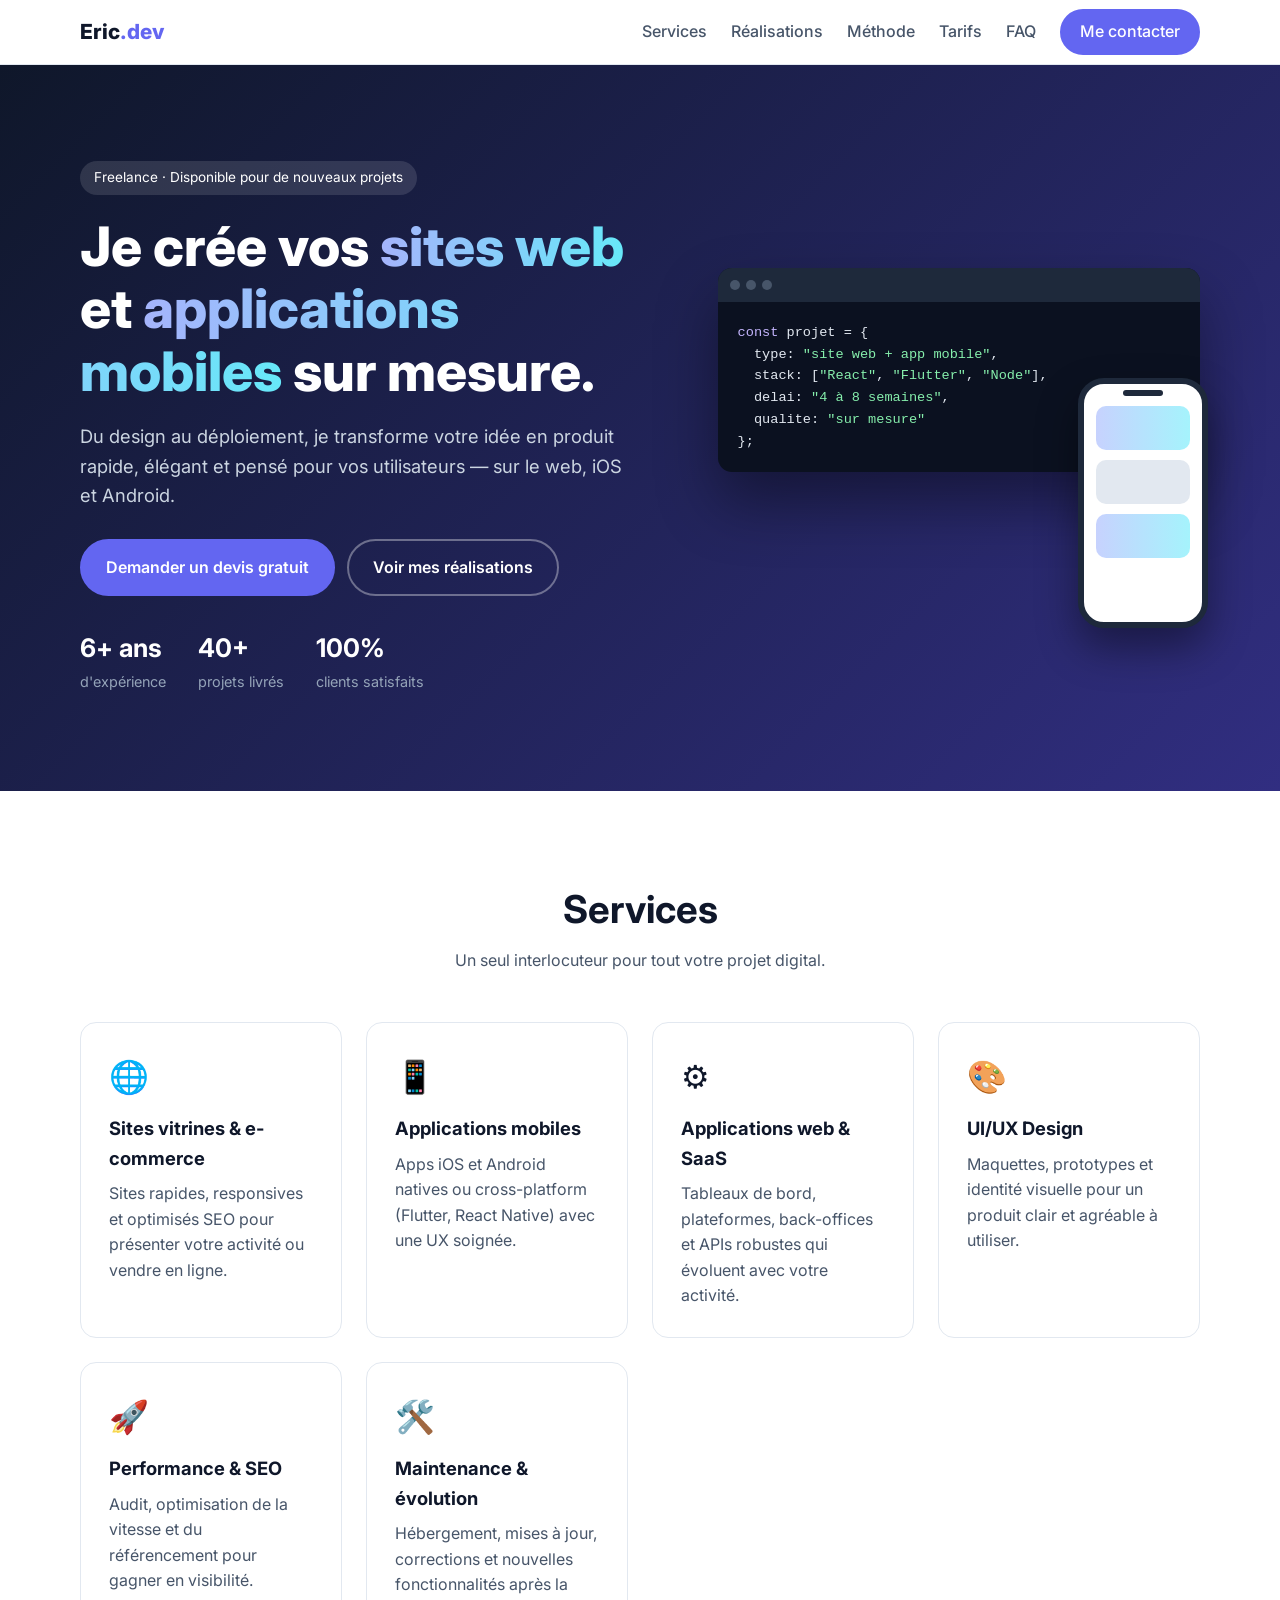
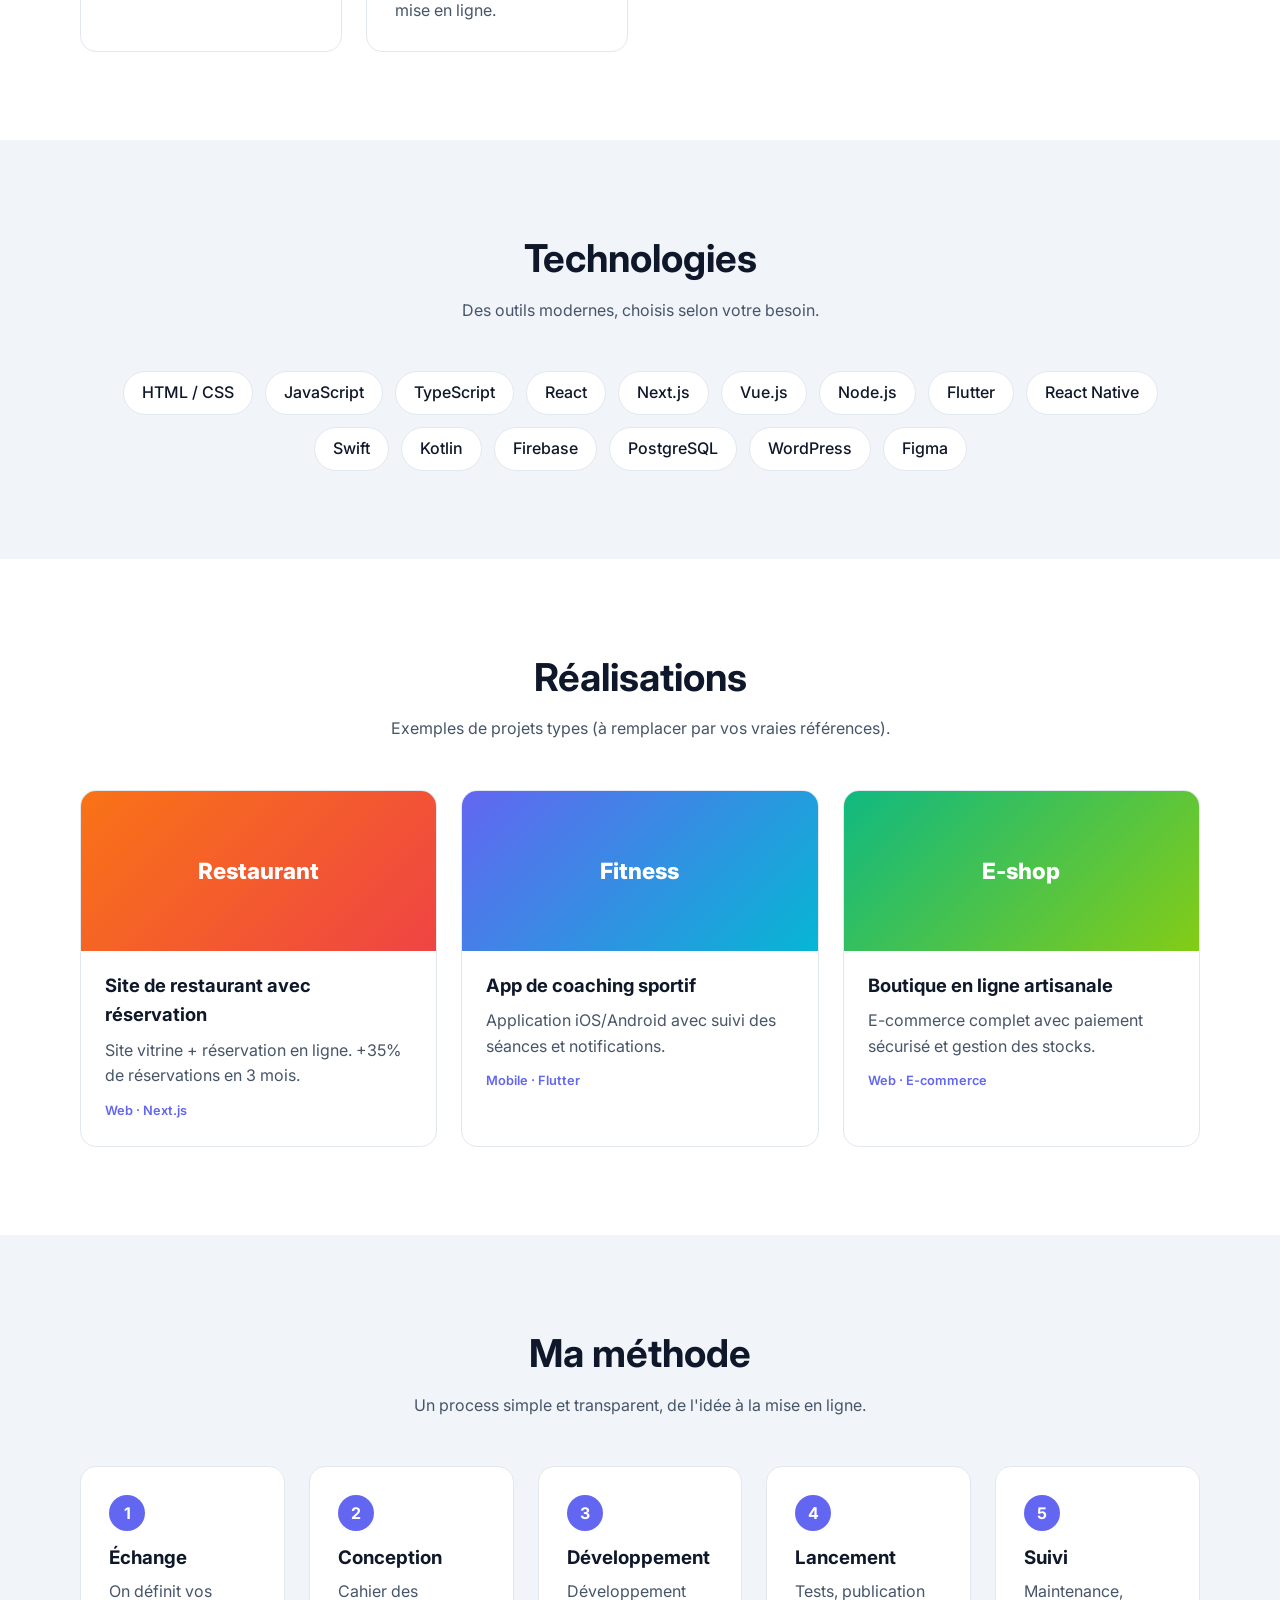
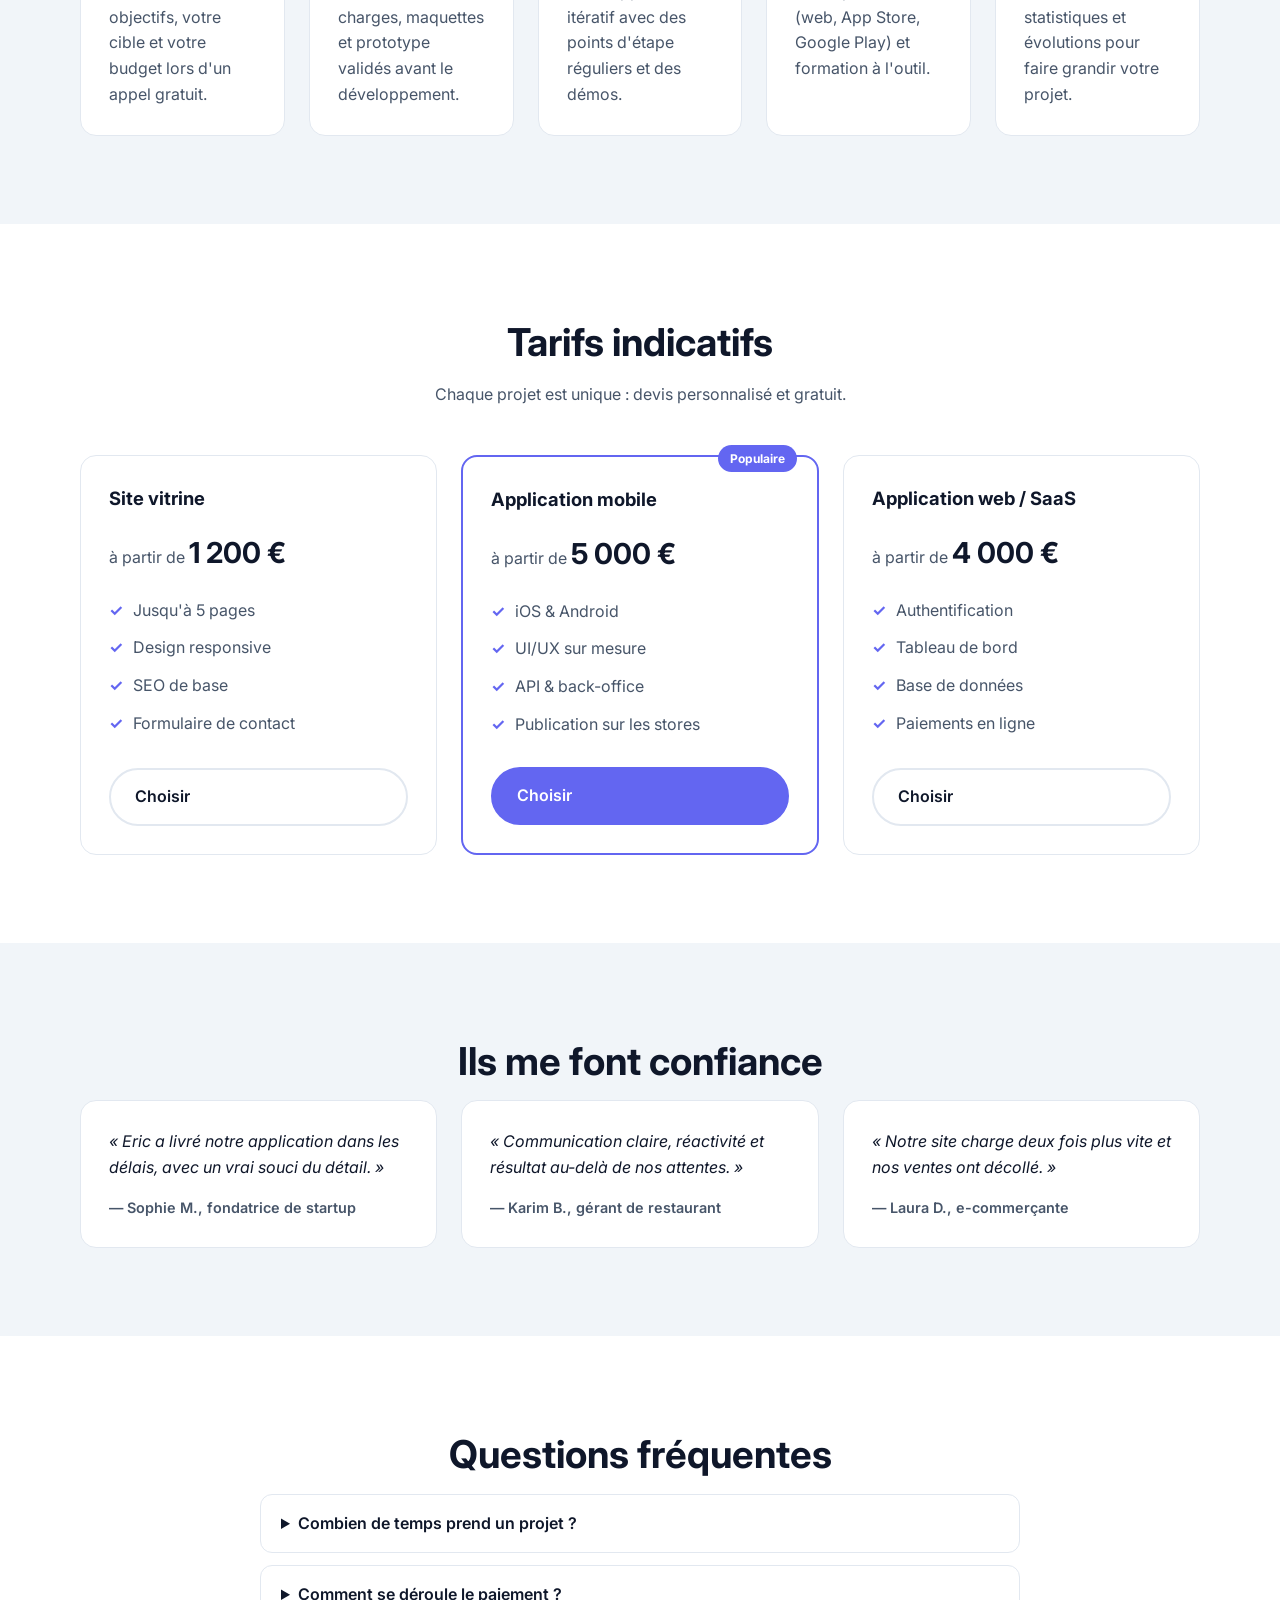
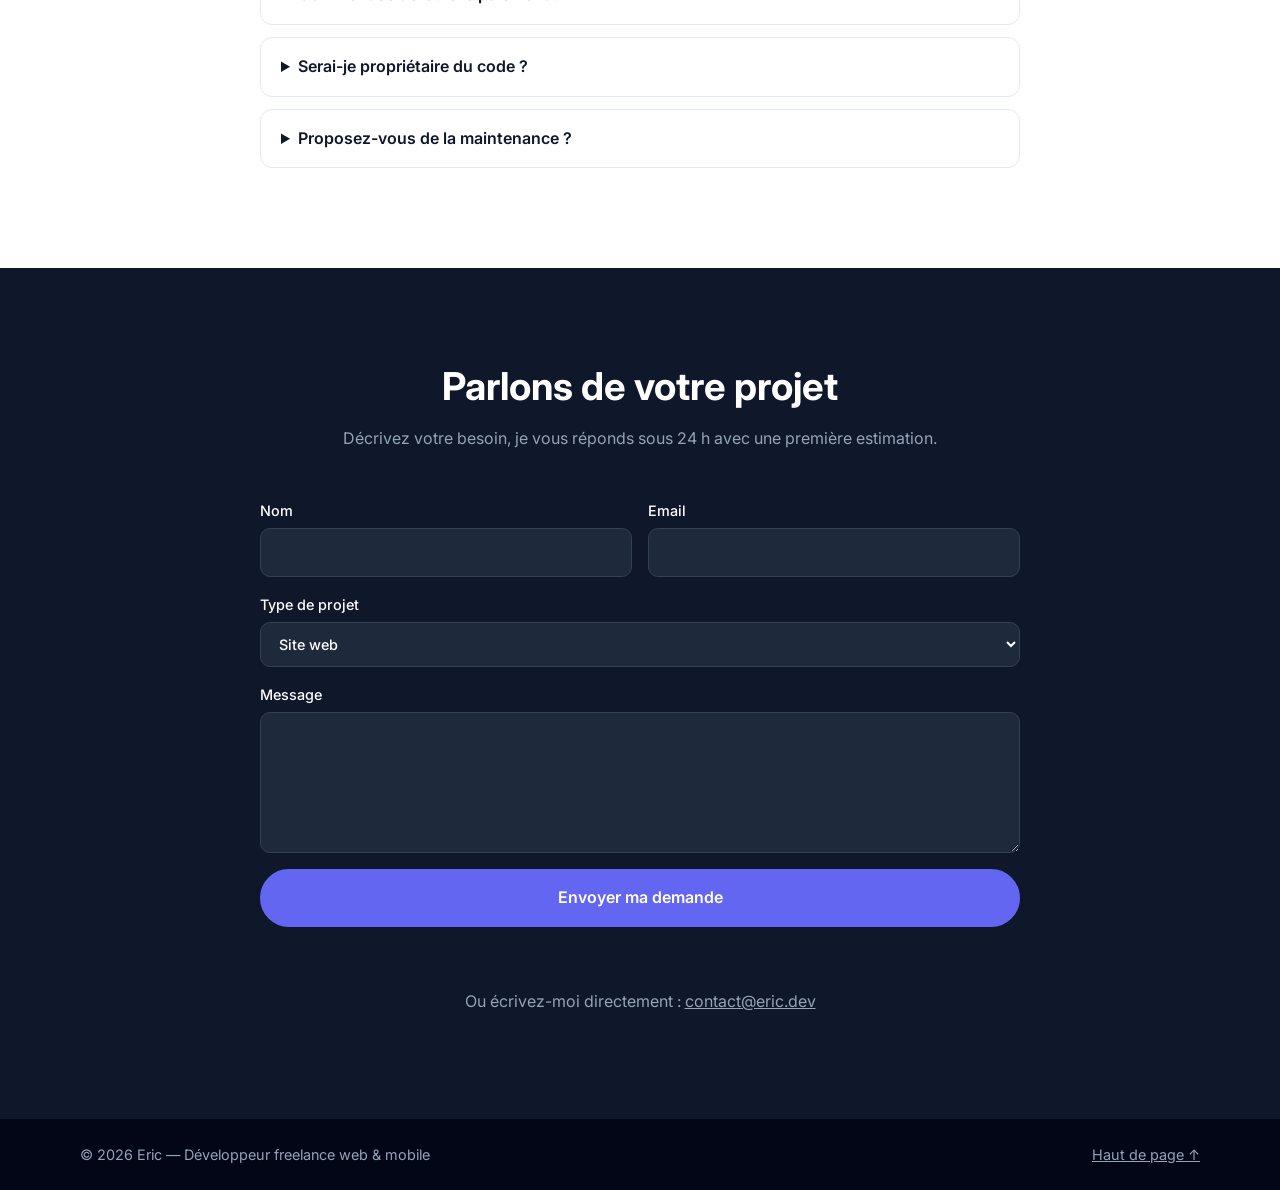
==== index.html @ 11b378f2 "Ajoute le site vitrine freelance web et mobile Co-Authored-By: Claude Sonnet 5.5 <noreply@anthropic." ====
<!doctype html>
<html lang="fr">
<head>
  <meta charset="utf-8">
  <meta name="viewport" content="width=device-width, initial-scale=1">
  <title>Eric — Développeur freelance web & mobile</title>
  <meta name="description" content="Freelance en création de sites web et d'applications mobiles (iOS & Android). Du design au déploiement, je transforme votre idée en produit performant.">
  <meta name="theme-color" content="#0f172a">
  <link rel="preconnect" href="https://fonts.googleapis.com">
  <link rel="preconnect" href="https://fonts.gstatic.com" crossorigin>
  <link href="https://fonts.googleapis.com/css2?family=Inter:wght@400;500;600;700;800&display=swap" rel="stylesheet">
  <link rel="stylesheet" href="styles.css">
</head>
<body>
  <header class="header" id="top">
    <div class="container nav">
      <a href="#top" class="logo">Eric<span>.dev</span></a>
      <button class="burger" aria-label="Menu" aria-expanded="false" aria-controls="menu"><span></span><span></span></button>
      <nav id="menu" class="menu">
        <a href="#services">Services</a>
        <a href="#realisations">Réalisations</a>
        <a href="#process">Méthode</a>
        <a href="#tarifs">Tarifs</a>
        <a href="#faq">FAQ</a>
        <a href="#contact" class="btn btn-small">Me contacter</a>
      </nav>
    </div>
  </header>

  <main>
    <section class="hero">
      <div class="container hero-grid">
        <div>
          <p class="badge">Freelance · Disponible pour de nouveaux projets</p>
          <h1>Je crée vos <em>sites web</em> et <em>applications mobiles</em> sur mesure.</h1>
          <p class="lead">Du design au déploiement, je transforme votre idée en produit rapide, élégant et pensé pour vos utilisateurs — sur le web, iOS et Android.</p>
          <div class="cta">
            <a href="#contact" class="btn">Demander un devis gratuit</a>
            <a href="#realisations" class="btn btn-ghost">Voir mes réalisations</a>
          </div>
          <ul class="stats">
            <li><strong>6+ ans</strong><span>d'expérience</span></li>
            <li><strong>40+</strong><span>projets livrés</span></li>
            <li><strong>100%</strong><span>clients satisfaits</span></li>
          </ul>
        </div>
        <div class="hero-visual" aria-hidden="true">
          <div class="window">
            <div class="window-bar"><i></i><i></i><i></i></div>
            <pre><code><b>const</b> projet = {
  type: <s>"site web + app mobile"</s>,
  stack: [<s>"React"</s>, <s>"Flutter"</s>, <s>"Node"</s>],
  delai: <s>"4 à 8 semaines"</s>,
  qualite: <s>"sur mesure"</s>
};</code></pre>
          </div>
          <div class="phone"><div class="notch"></div><div class="screen"><span></span><span></span><span></span></div></div>
        </div>
      </div>
    </section>

    <section id="services" class="section">
      <div class="container">
        <h2>Services</h2>
        <p class="sub">Un seul interlocuteur pour tout votre projet digital.</p>
        <div class="cards">
          <article class="card">
            <div class="icon">🌐</div>
            <h3>Sites vitrines &amp; e-commerce</h3>
            <p>Sites rapides, responsives et optimisés SEO pour présenter votre activité ou vendre en ligne.</p>
          </article>
          <article class="card">
            <div class="icon">📱</div>
            <h3>Applications mobiles</h3>
            <p>Apps iOS et Android natives ou cross-platform (Flutter, React Native) avec une UX soignée.</p>
          </article>
          <article class="card">
            <div class="icon">⚙️</div>
            <h3>Applications web &amp; SaaS</h3>
            <p>Tableaux de bord, plateformes, back-offices et APIs robustes qui évoluent avec votre activité.</p>
          </article>
          <article class="card">
            <div class="icon">🎨</div>
            <h3>UI/UX Design</h3>
            <p>Maquettes, prototypes et identité visuelle pour un produit clair et agréable à utiliser.</p>
          </article>
          <article class="card">
            <div class="icon">🚀</div>
            <h3>Performance &amp; SEO</h3>
            <p>Audit, optimisation de la vitesse et du référencement pour gagner en visibilité.</p>
          </article>
          <article class="card">
            <div class="icon">🛠️</div>
            <h3>Maintenance &amp; évolution</h3>
            <p>Hébergement, mises à jour, corrections et nouvelles fonctionnalités après la mise en ligne.</p>
          </article>
        </div>
      </div>
    </section>

    <section class="section alt">
      <div class="container">
        <h2>Technologies</h2>
        <p class="sub">Des outils modernes, choisis selon votre besoin.</p>
        <ul class="tags">
          <li>HTML / CSS</li><li>JavaScript</li><li>TypeScript</li><li>React</li><li>Next.js</li>
          <li>Vue.js</li><li>Node.js</li><li>Flutter</li><li>React Native</li><li>Swift</li>
          <li>Kotlin</li><li>Firebase</li><li>PostgreSQL</li><li>WordPress</li><li>Figma</li>
        </ul>
      </div>
    </section>

    <section id="realisations" class="section">
      <div class="container">
        <h2>Réalisations</h2>
        <p class="sub">Exemples de projets types (à remplacer par vos vraies références).</p>
        <div class="cards">
          <article class="project">
            <div class="thumb t1">Restaurant</div>
            <h3>Site de restaurant avec réservation</h3>
            <p>Site vitrine + réservation en ligne. +35% de réservations en 3 mois.</p>
            <span class="meta">Web · Next.js</span>
          </article>
          <article class="project">
            <div class="thumb t2">Fitness</div>
            <h3>App de coaching sportif</h3>
            <p>Application iOS/Android avec suivi des séances et notifications.</p>
            <span class="meta">Mobile · Flutter</span>
          </article>
          <article class="project">
            <div class="thumb t3">E-shop</div>
            <h3>Boutique en ligne artisanale</h3>
            <p>E-commerce complet avec paiement sécurisé et gestion des stocks.</p>
            <span class="meta">Web · E-commerce</span>
          </article>
        </div>
      </div>
    </section>

    <section id="process" class="section alt">
      <div class="container">
        <h2>Ma méthode</h2>
        <p class="sub">Un process simple et transparent, de l'idée à la mise en ligne.</p>
        <ol class="steps">
          <li><h3>Échange</h3><p>On définit vos objectifs, votre cible et votre budget lors d'un appel gratuit.</p></li>
          <li><h3>Conception</h3><p>Cahier des charges, maquettes et prototype validés avant le développement.</p></li>
          <li><h3>Développement</h3><p>Développement itératif avec des points d'étape réguliers et des démos.</p></li>
          <li><h3>Lancement</h3><p>Tests, publication (web, App Store, Google Play) et formation à l'outil.</p></li>
          <li><h3>Suivi</h3><p>Maintenance, statistiques et évolutions pour faire grandir votre projet.</p></li>
        </ol>
      </div>
    </section>

    <section id="tarifs" class="section">
      <div class="container">
        <h2>Tarifs indicatifs</h2>
        <p class="sub">Chaque projet est unique : devis personnalisé et gratuit.</p>
        <div class="cards pricing">
          <article class="card">
            <h3>Site vitrine</h3>
            <p class="price">à partir de <strong>1 200 €</strong></p>
            <ul><li>Jusqu'à 5 pages</li><li>Design responsive</li><li>SEO de base</li><li>Formulaire de contact</li></ul>
            <a href="#contact" class="btn btn-ghost">Choisir</a>
          </article>
          <article class="card featured">
            <span class="ribbon">Populaire</span>
            <h3>Application mobile</h3>
            <p class="price">à partir de <strong>5 000 €</strong></p>
            <ul><li>iOS &amp; Android</li><li>UI/UX sur mesure</li><li>API &amp; back-office</li><li>Publication sur les stores</li></ul>
            <a href="#contact" class="btn">Choisir</a>
          </article>
          <article class="card">
            <h3>Application web / SaaS</h3>
            <p class="price">à partir de <strong>4 000 €</strong></p>
            <ul><li>Authentification</li><li>Tableau de bord</li><li>Base de données</li><li>Paiements en ligne</li></ul>
            <a href="#contact" class="btn btn-ghost">Choisir</a>
          </article>
        </div>
      </div>
    </section>

    <section class="section alt">
      <div class="container">
        <h2>Ils me font confiance</h2>
        <div class="cards">
          <blockquote class="card quote">« Eric a livré notre application dans les délais, avec un vrai souci du détail. »<cite>— Sophie M., fondatrice de startup</cite></blockquote>
          <blockquote class="card quote">« Communication claire, réactivité et résultat au-delà de nos attentes. »<cite>— Karim B., gérant de restaurant</cite></blockquote>
          <blockquote class="card quote">« Notre site charge deux fois plus vite et nos ventes ont décollé. »<cite>— Laura D., e-commerçante</cite></blockquote>
        </div>
      </div>
    </section>

    <section id="faq" class="section">
      <div class="container narrow">
        <h2>Questions fréquentes</h2>
        <details><summary>Combien de temps prend un projet ?</summary><p>Un site vitrine prend en général 2 à 4 semaines, une application mobile 6 à 12 semaines selon la complexité.</p></details>
        <details><summary>Comment se déroule le paiement ?</summary><p>Un acompte de 30 % au démarrage, puis des paiements par étapes, et le solde à la livraison.</p></details>
        <details><summary>Serai-je propriétaire du code ?</summary><p>Oui, une fois le projet payé, vous êtes propriétaire de l'ensemble du code et des contenus.</p></details>
        <details><summary>Proposez-vous de la maintenance ?</summary><p>Oui, via un forfait mensuel : mises à jour, sauvegardes, corrections et petites évolutions.</p></details>
      </div>
    </section>

    <section id="contact" class="section contact">
      <div class="container narrow">
        <h2>Parlons de votre projet</h2>
        <p class="sub">Décrivez votre besoin, je vous réponds sous 24 h avec une première estimation.</p>
        <form id="contact-form" novalidate>
          <div class="row">
            <label>Nom<input name="name" required autocomplete="name"></label>
            <label>Email<input name="email" type="email" required autocomplete="email"></label>
          </div>
          <label>Type de projet
            <select name="type">
              <option>Site web</option>
              <option>Application mobile</option>
              <option>Application web / SaaS</option>
              <option>Autre</option>
            </select>
          </label>
          <label>Message<textarea name="message" rows="5" required></textarea></label>
          <button class="btn" type="submit">Envoyer ma demande</button>
          <p class="form-msg" role="status"></p>
        </form>
        <p class="alt-contact">Ou écrivez-moi directement : <a href="mailto:contact@eric.dev">contact@eric.dev</a></p>
      </div>
    </section>
  </main>

  <footer class="footer">
    <div class="container foot">
      <span>© <span id="year"></span> Eric — Développeur freelance web &amp; mobile</span>
      <a href="#top">Haut de page ↑</a>
    </div>
  </footer>

  <script src="script.js"></script>
</body>
</html>
---- styles.css ----
:root {
  --bg: #ffffff;
  --bg-alt: #f1f5f9;
  --text: #0f172a;
  --muted: #475569;
  --primary: #6366f1;
  --primary-dark: #4f46e5;
  --dark: #0f172a;
  --card: #ffffff;
  --border: #e2e8f0;
  --radius: 16px;
}

* { box-sizing: border-box; }
html { scroll-behavior: smooth; scroll-padding-top: 72px; }
body {
  margin: 0;
  font-family: "Inter", system-ui, sans-serif;
  color: var(--text);
  background: var(--bg);
  line-height: 1.6;
}
.container { width: min(1120px, 100% - 32px); margin-inline: auto; }
.narrow { width: min(760px, 100% - 32px); }
a { color: inherit; }

/* Header */
.header {
  position: sticky; top: 0; z-index: 50;
  background: rgba(255,255,255,.9);
  backdrop-filter: blur(10px);
  border-bottom: 1px solid var(--border);
}
.nav { display: flex; align-items: center; justify-content: space-between; height: 64px; }
.logo { font-weight: 800; font-size: 1.3rem; text-decoration: none; }
.logo span { color: var(--primary); }
.menu { display: flex; align-items: center; gap: 24px; }
.menu a { text-decoration: none; font-weight: 500; color: var(--muted); }
.menu a:hover { color: var(--text); }
.burger { display: none; background: none; border: 0; padding: 8px; cursor: pointer; }
.burger span { display: block; width: 24px; height: 2px; background: var(--text); margin: 6px 0; }

/* Buttons */
.btn {
  display: inline-block; padding: 14px 24px; border-radius: 999px;
  background: var(--primary); color: #fff !important; font-weight: 600;
  text-decoration: none; border: 2px solid var(--primary); cursor: pointer;
  font: inherit; font-weight: 600; transition: transform .15s, background .15s;
}
.btn:hover { background: var(--primary-dark); border-color: var(--primary-dark); transform: translateY(-2px); }
.btn-ghost { background: transparent; color: var(--text) !important; border-color: var(--border); }
.btn-ghost:hover { background: var(--bg-alt); border-color: var(--primary); }
.btn-small { padding: 8px 18px; }

/* Hero */
.hero { background: linear-gradient(135deg, #0f172a, #312e81); color: #fff; padding: 96px 0; overflow: hidden; }
.hero-grid { display: grid; grid-template-columns: 1.1fr .9fr; gap: 48px; align-items: center; }
.badge { display: inline-block; padding: 6px 14px; border-radius: 999px; background: rgba(255,255,255,.12); font-size: .85rem; margin: 0 0 20px; }
h1 { font-size: clamp(2rem, 5vw, 3.4rem); line-height: 1.15; margin: 0 0 20px; font-weight: 800; }
h1 em { font-style: normal; background: linear-gradient(90deg, #a5b4fc, #67e8f9); -webkit-background-clip: text; background-clip: text; color: transparent; }
.lead { font-size: 1.15rem; color: #cbd5e1; max-width: 560px; }
.cta { display: flex; flex-wrap: wrap; gap: 12px; margin: 28px 0; }
.hero .btn-ghost { color: #fff !important; border-color: rgba(255,255,255,.35); }
.hero .btn-ghost:hover { background: rgba(255,255,255,.1); }
.stats { display: flex; gap: 32px; list-style: none; padding: 0; margin: 32px 0 0; }
.stats strong { display: block; font-size: 1.6rem; }
.stats span { color: #94a3b8; font-size: .9rem; }

.hero-visual { position: relative; min-height: 320px; }
.window { background: #0b1120; border-radius: 14px; box-shadow: 0 30px 60px rgba(0,0,0,.4); overflow: hidden; }
.window-bar { display: flex; gap: 6px; padding: 12px; background: #1e293b; }
.window-bar i { width: 10px; height: 10px; border-radius: 50%; background: #475569; }
.window pre { margin: 0; padding: 20px; font-size: .85rem; color: #e2e8f0; overflow-x: auto; }
.window b { color: #c4b5fd; font-weight: 500; }
.window s { color: #86efac; text-decoration: none; }
.phone {
  position: absolute; right: -8px; bottom: -40px; width: 130px; height: 250px;
  background: #fff; border: 6px solid #1e293b; border-radius: 26px; padding: 22px 12px;
  box-shadow: 0 20px 40px rgba(0,0,0,.4);
}
.phone .notch { position: absolute; top: 6px; left: 50%; transform: translateX(-50%); width: 40px; height: 6px; border-radius: 6px; background: #1e293b; }
.screen span { display: block; height: 44px; border-radius: 10px; margin-bottom: 10px; background: linear-gradient(90deg, #c7d2fe, #a5f3fc); }
.screen span:nth-child(2) { background: #e2e8f0; }

/* Sections */
.section { padding: 88px 0; }
.section.alt { background: var(--bg-alt); }
h2 { font-size: clamp(1.7rem, 3.5vw, 2.4rem); margin: 0 0 8px; text-align: center; }
.sub { text-align: center; color: var(--muted); margin: 0 0 48px; }

.cards { display: grid; grid-template-columns: repeat(auto-fit, minmax(260px, 1fr)); gap: 24px; }
.card, .project {
  background: var(--card); border: 1px solid var(--border); border-radius: var(--radius);
  padding: 28px; transition: transform .2s, box-shadow .2s; position: relative;
}
.card:hover, .project:hover { transform: translateY(-4px); box-shadow: 0 16px 32px rgba(15,23,42,.08); }
.card h3, .project h3 { margin: 0 0 8px; font-size: 1.15rem; }
.card p, .project p { margin: 0; color: var(--muted); }
.icon { font-size: 2rem; margin-bottom: 12px; }

.tags { display: flex; flex-wrap: wrap; justify-content: center; gap: 12px; list-style: none; padding: 0; margin: 0; }
.tags li { background: #fff; border: 1px solid var(--border); padding: 8px 18px; border-radius: 999px; font-weight: 500; }

.project { padding: 0 0 24px; overflow: hidden; }
.project h3, .project p, .project .meta { padding-inline: 24px; }
.thumb { height: 160px; display: grid; place-items: center; color: #fff; font-weight: 800; font-size: 1.4rem; margin-bottom: 20px; }
.t1 { background: linear-gradient(135deg, #f97316, #ef4444); }
.t2 { background: linear-gradient(135deg, #6366f1, #06b6d4); }
.t3 { background: linear-gradient(135deg, #10b981, #84cc16); }
.meta { display: inline-block; margin-top: 12px; font-size: .8rem; font-weight: 600; color: var(--primary); }

.steps { list-style: none; counter-reset: step; display: grid; grid-template-columns: repeat(auto-fit, minmax(200px, 1fr)); gap: 24px; padding: 0; margin: 0; }
.steps li { counter-increment: step; background: #fff; border-radius: var(--radius); padding: 28px; border: 1px solid var(--border); }
.steps li::before {
  content: counter(step); display: grid; place-items: center; width: 36px; height: 36px;
  border-radius: 50%; background: var(--primary); color: #fff; font-weight: 700; margin-bottom: 12px;
}
.steps h3 { margin: 0 0 6px; }
.steps p { margin: 0; color: var(--muted); }

.pricing .card { display: flex; flex-direction: column; }
.price { margin: 8px 0 16px !important; }
.price strong { font-size: 1.8rem; color: var(--text); }
.pricing ul { list-style: none; padding: 0; margin: 0 0 24px; flex: 1; }
.pricing li { padding: 6px 0 6px 24px; position: relative; color: var(--muted); }
.pricing li::before { content: "✓"; position: absolute; left: 0; color: var(--primary); font-weight: 700; }
.featured { border: 2px solid var(--primary); }
.ribbon { position: absolute; top: -12px; right: 20px; background: var(--primary); color: #fff; font-size: .75rem; font-weight: 700; padding: 4px 12px; border-radius: 999px; }

.quote { margin: 0; font-style: italic; }
.quote cite { display: block; margin-top: 16px; font-style: normal; font-weight: 600; font-size: .9rem; color: var(--muted); }

details { border: 1px solid var(--border); border-radius: 12px; padding: 16px 20px; margin-bottom: 12px; }
summary { cursor: pointer; font-weight: 600; }
details p { color: var(--muted); margin: 12px 0 0; }

/* Contact */
.contact { background: var(--dark); color: #fff; }
.contact .sub { color: #94a3b8; }
form { display: grid; gap: 16px; }
.row { display: grid; grid-template-columns: 1fr 1fr; gap: 16px; }
label { display: grid; gap: 6px; font-weight: 500; font-size: .9rem; }
input, select, textarea {
  font: inherit; padding: 12px 14px; border-radius: 10px; border: 1px solid #334155;
  background: #1e293b; color: #fff;
}
input:focus, select:focus, textarea:focus { outline: 2px solid var(--primary); border-color: transparent; }
.form-msg { margin: 0; min-height: 1.4em; color: #86efac; }
.form-msg.error { color: #fca5a5; }
.alt-contact { text-align: center; color: #94a3b8; margin-top: 24px; }

.footer { background: #020617; color: #94a3b8; padding: 24px 0; font-size: .9rem; }
.foot { display: flex; justify-content: space-between; flex-wrap: wrap; gap: 8px; }

/* Responsive */
@media (max-width: 860px) {
  .hero-grid { grid-template-columns: 1fr; }
  .hero-visual { display: none; }
  .burger { display: block; }
  .menu {
    position: absolute; top: 64px; left: 0; right: 0; background: #fff;
    flex-direction: column; align-items: stretch; padding: 16px; gap: 12px;
    border-bottom: 1px solid var(--border); display: none;
  }
  .menu.open { display: flex; }
  .row { grid-template-columns: 1fr; }
}
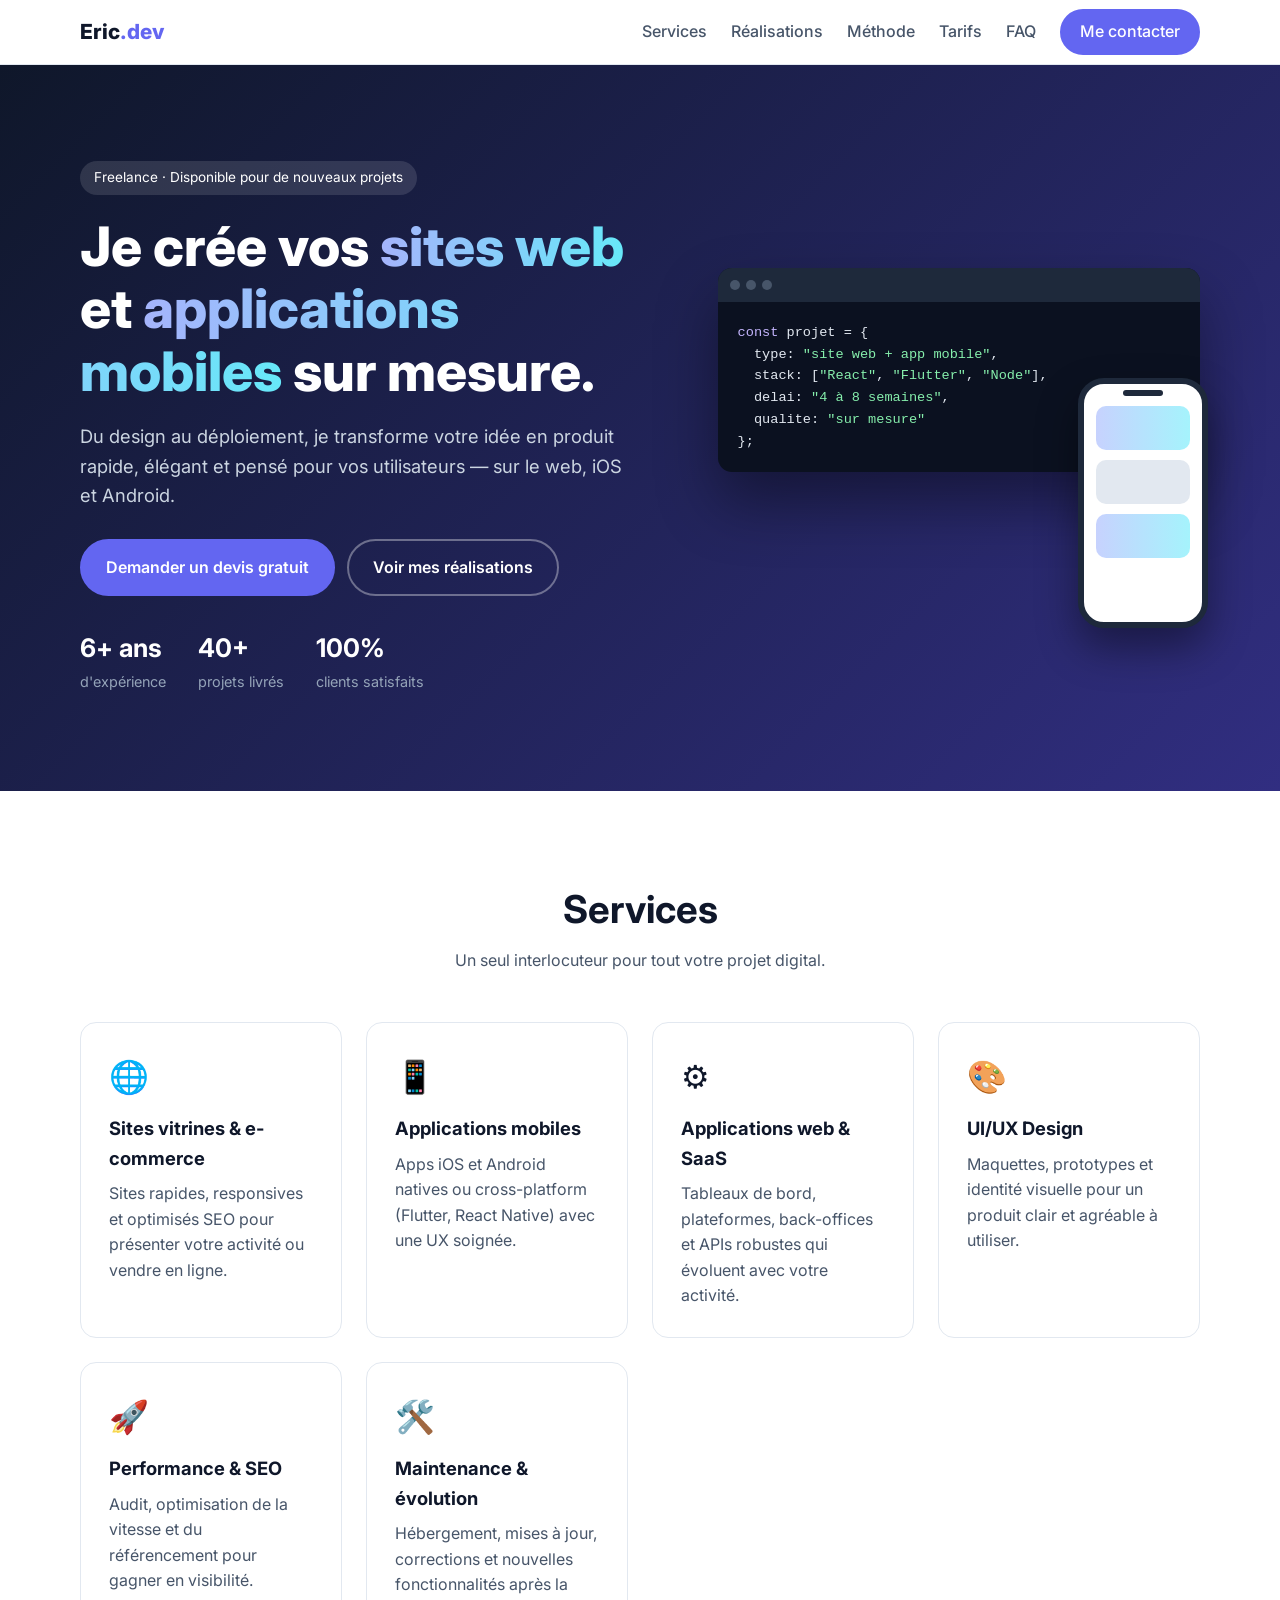
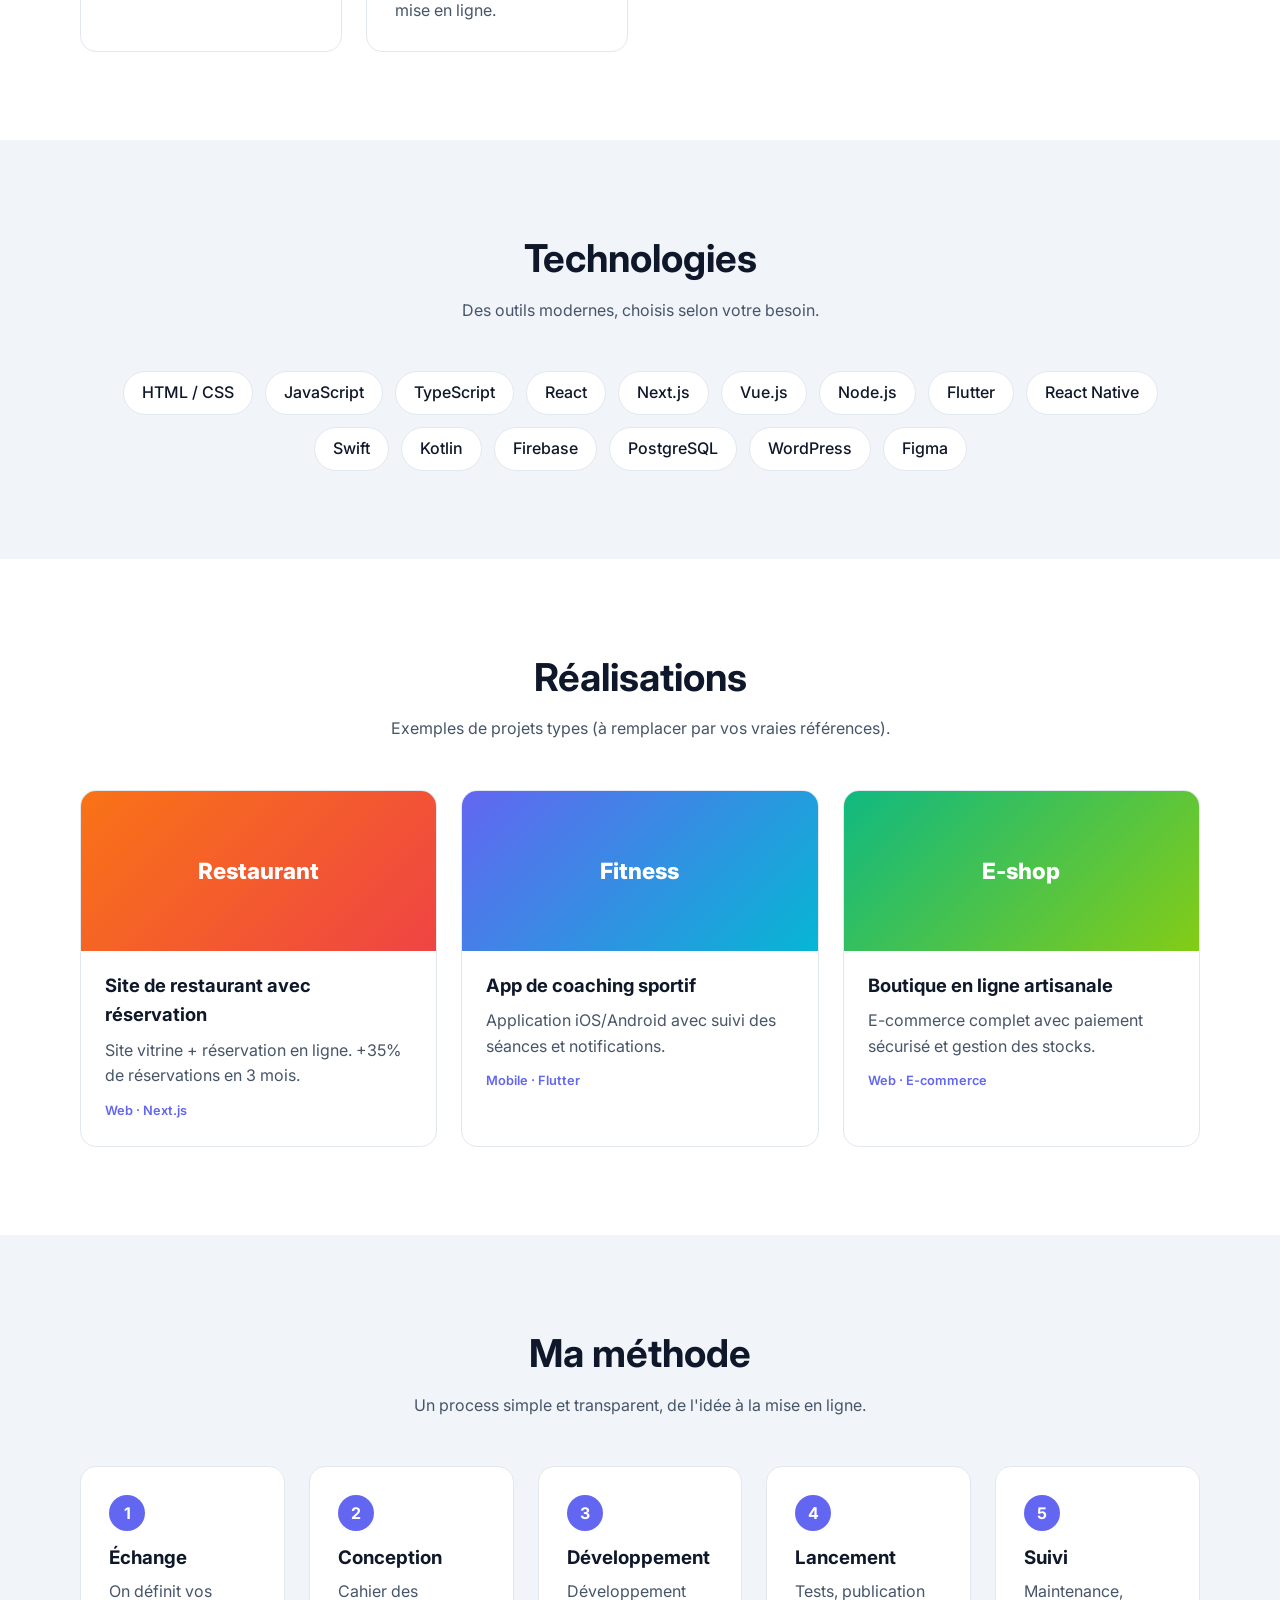
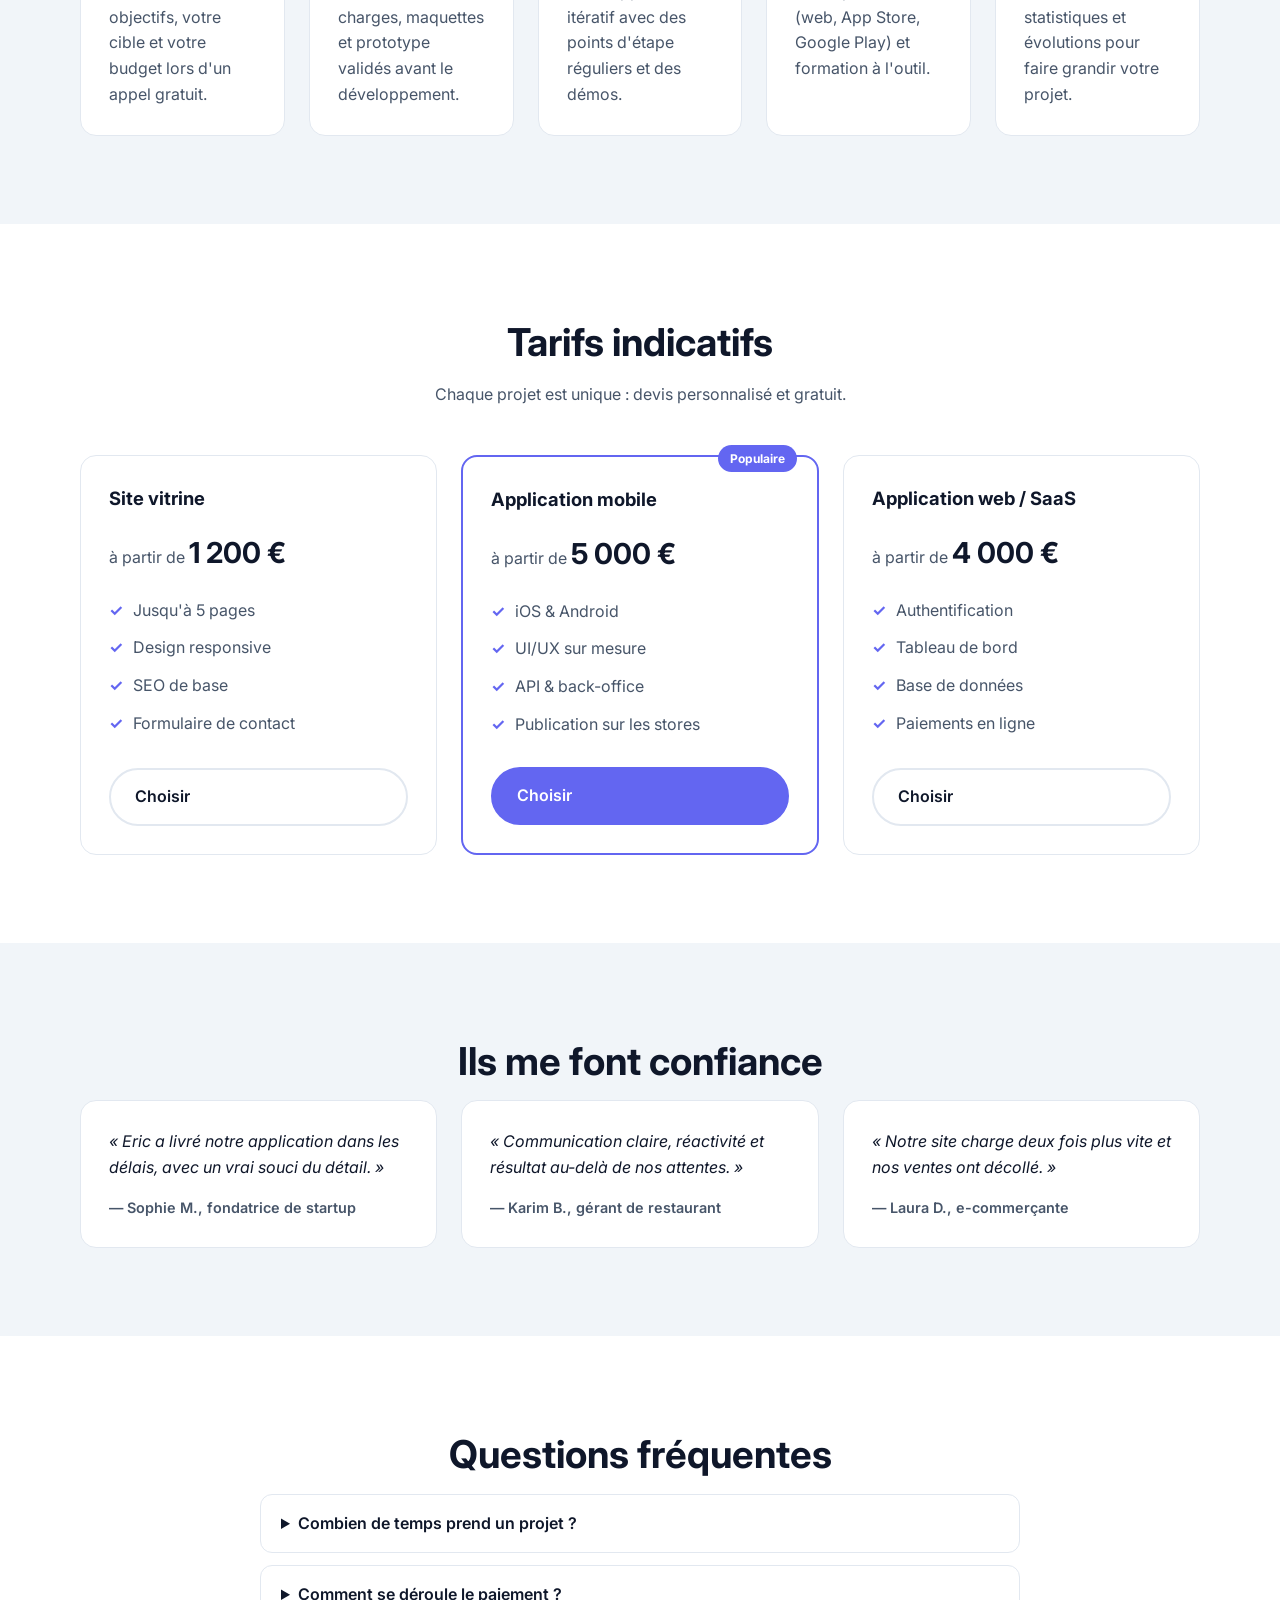
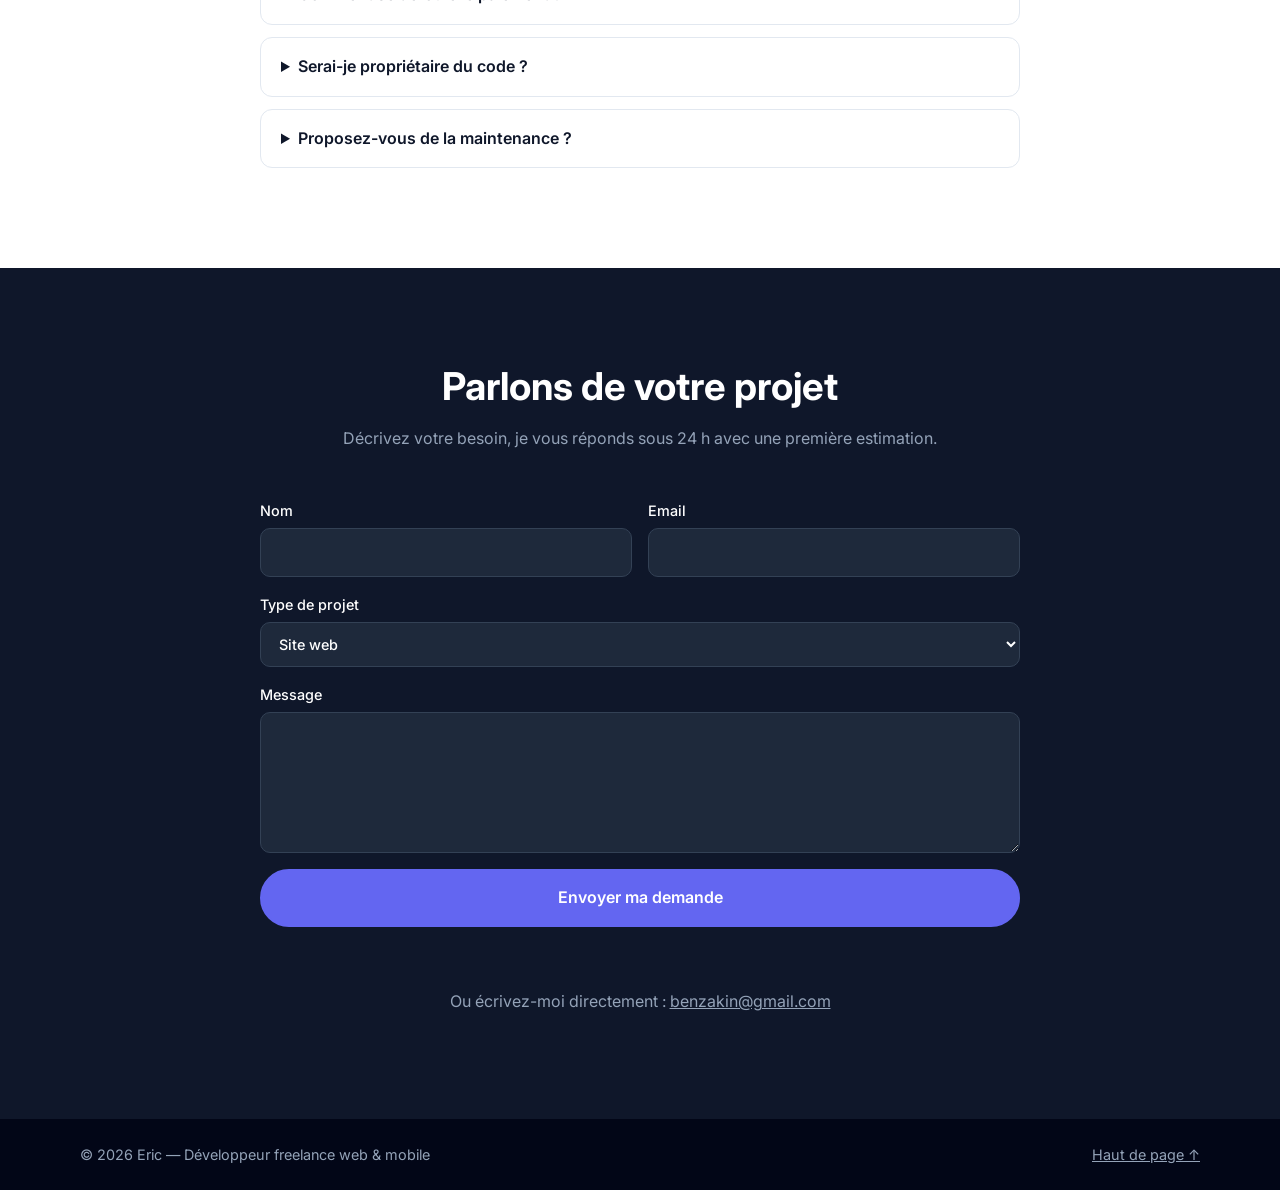
==== commit e3caeaba: "Remplace l'email de contact par benzakin@gmail.com Co-Authored-By: Claude Fable 5.1 <noreply@anthrop" ====
--- a/index.html
+++ b/index.html
@@ -221,7 +221,7 @@
           <button class="btn" type="submit">Envoyer ma demande</button>
           <p class="form-msg" role="status"></p>
         </form>
-        <p class="alt-contact">Ou écrivez-moi directement : <a href="mailto:contact@eric.dev">contact@eric.dev</a></p>
+        <p class="alt-contact">Ou écrivez-moi directement : <a href="mailto:benzakin@gmail.com">benzakin@gmail.com</a></p>
       </div>
     </section>
   </main>
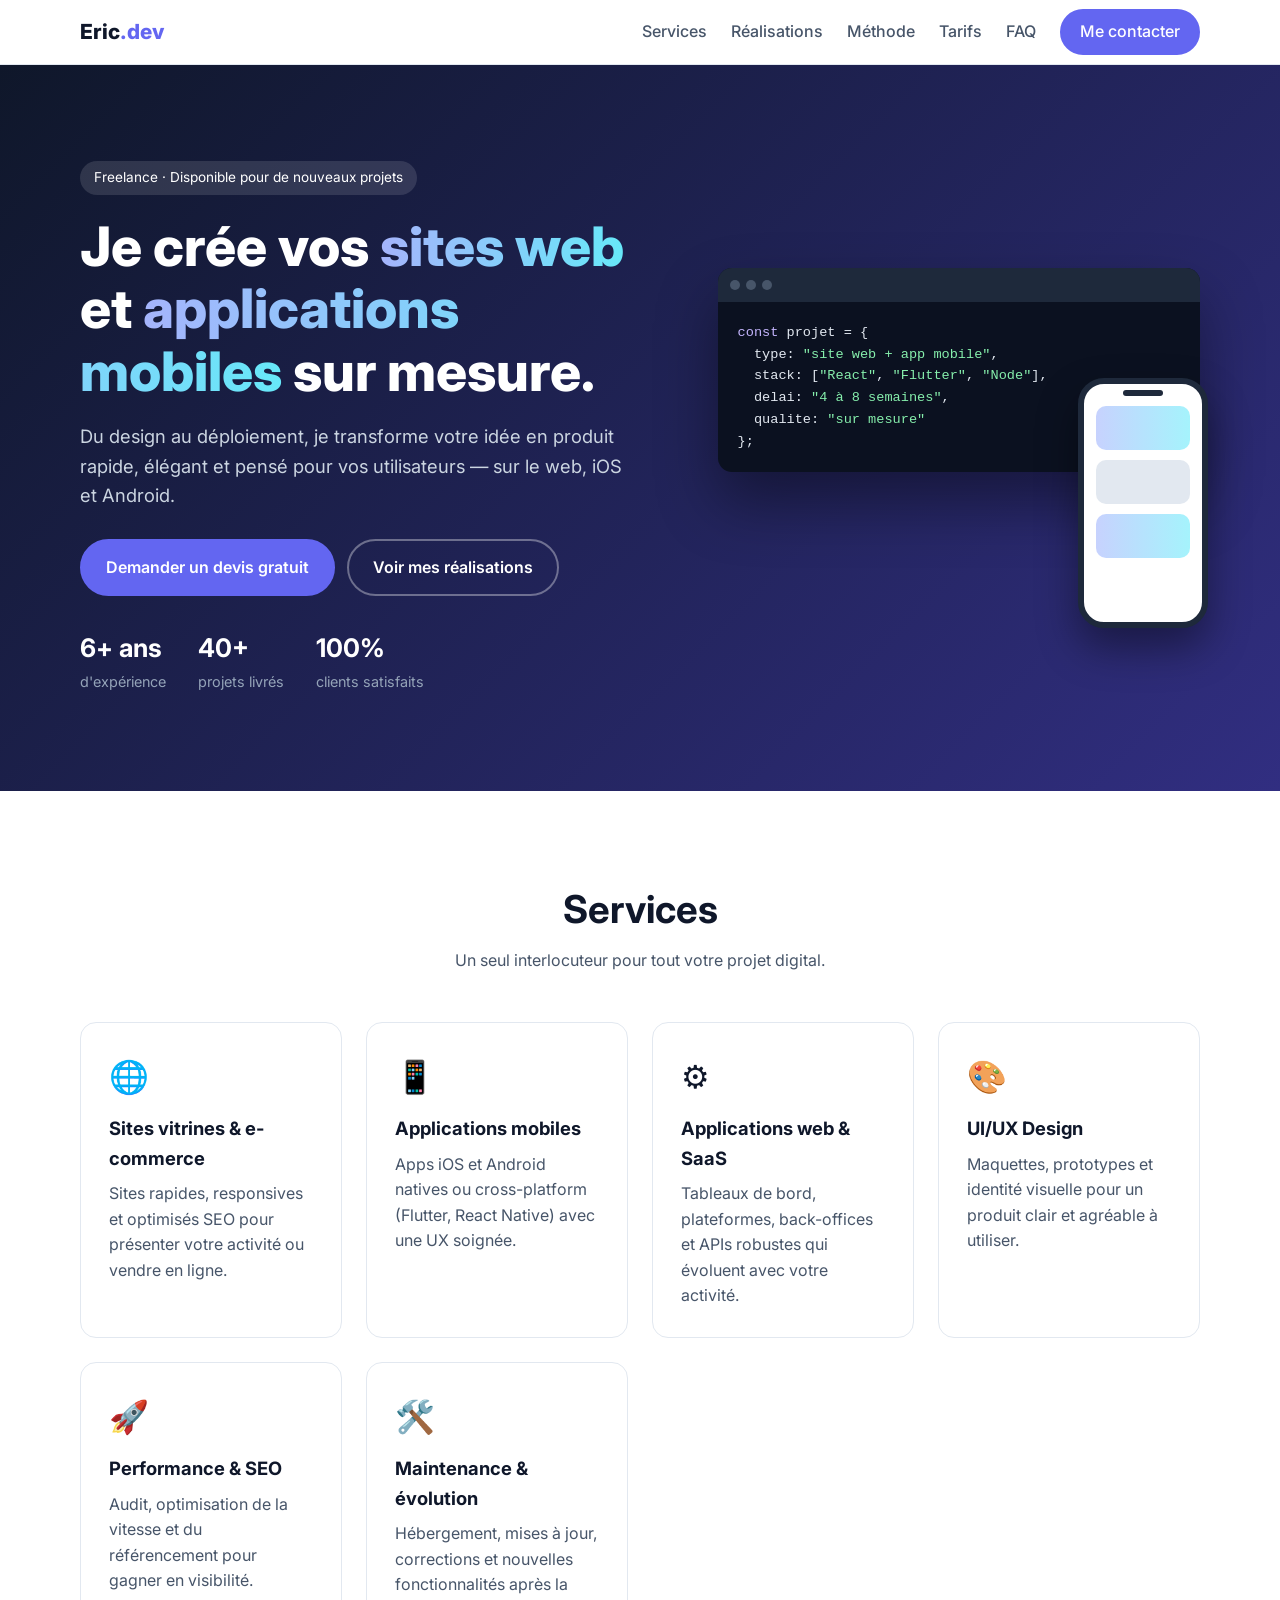
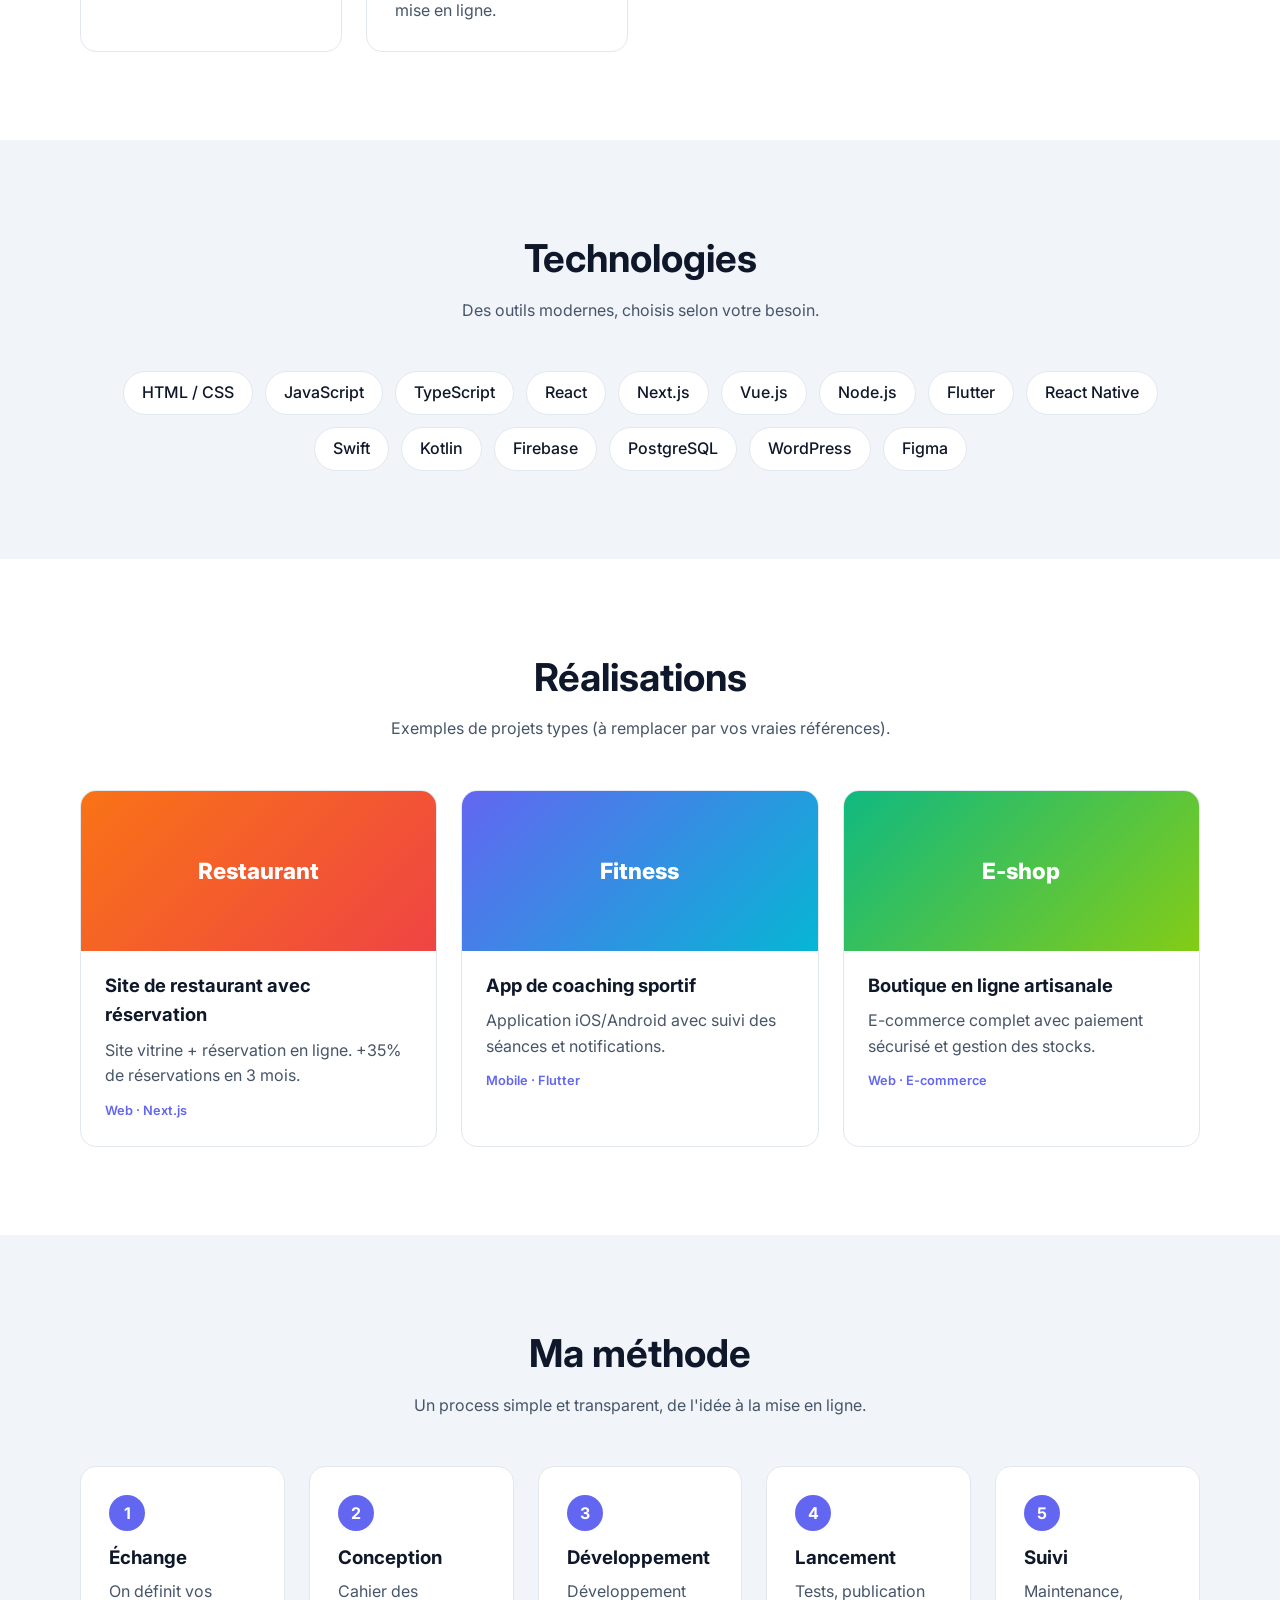
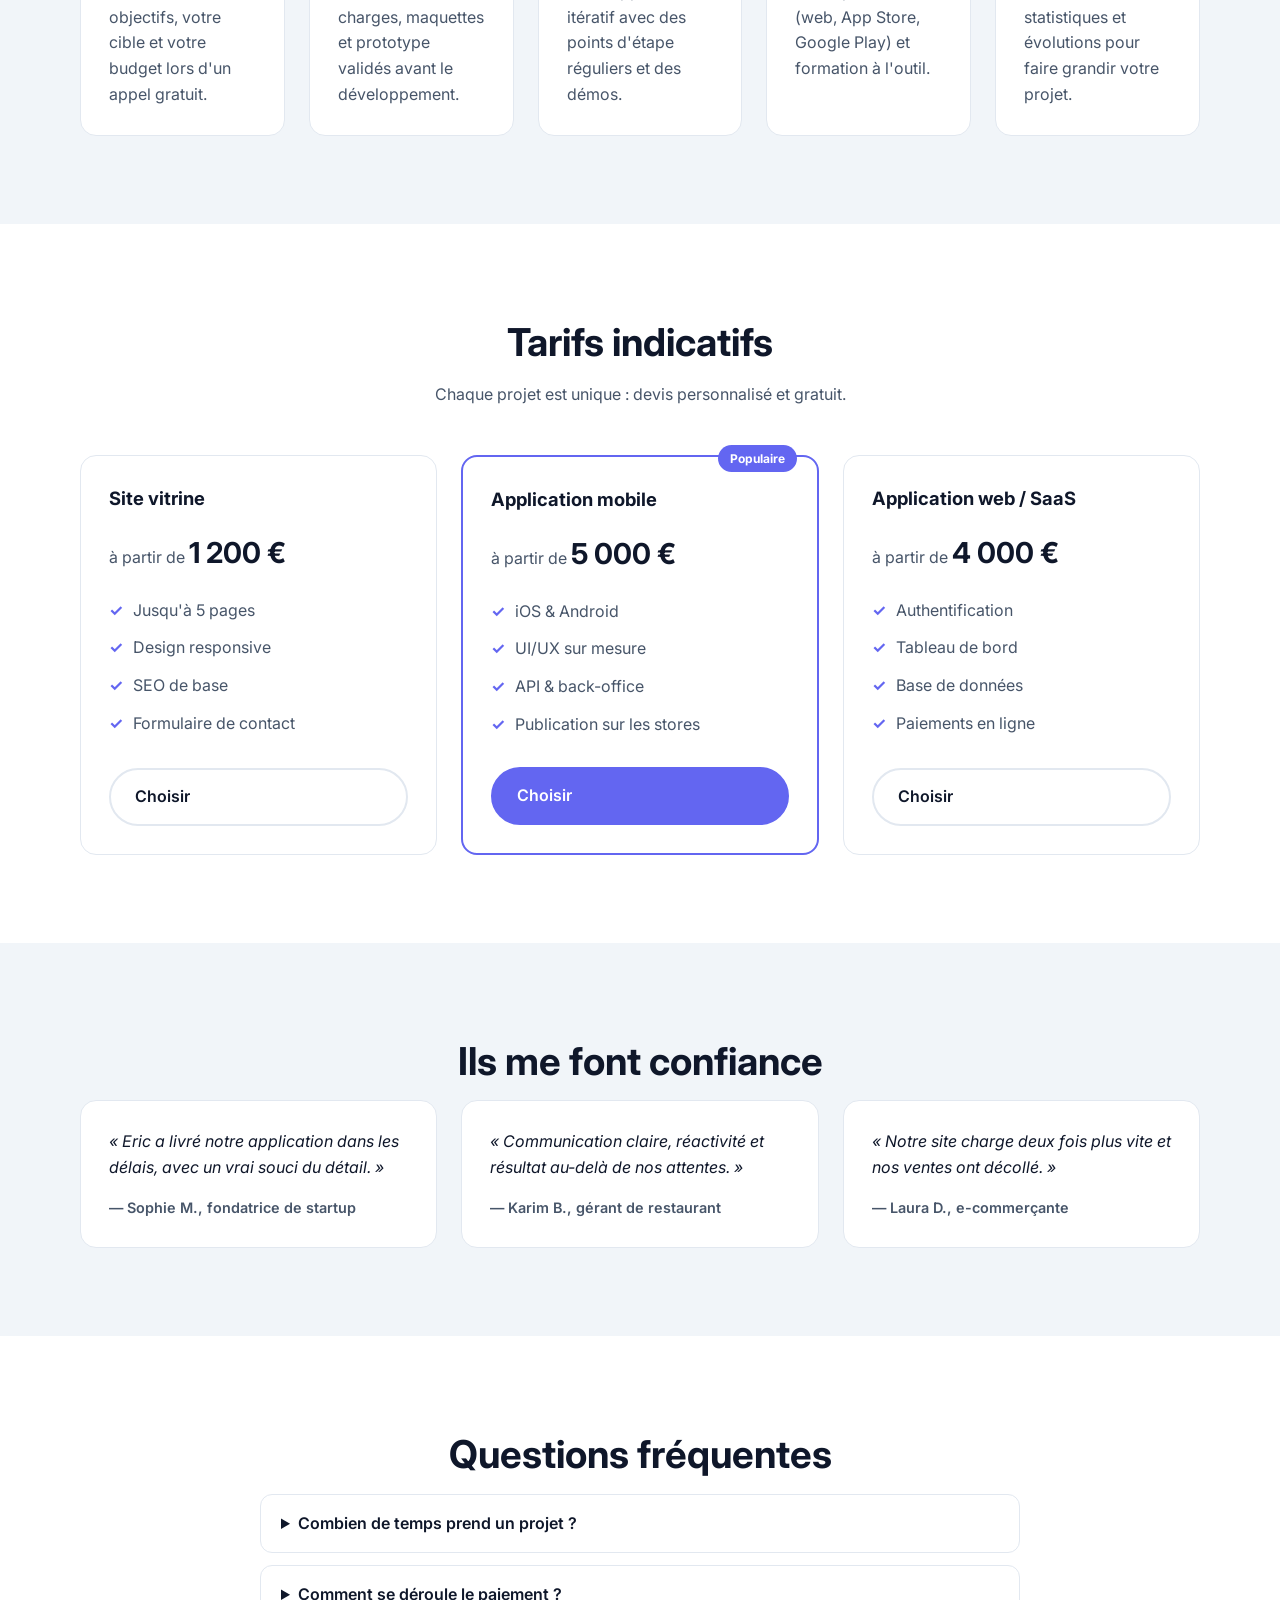
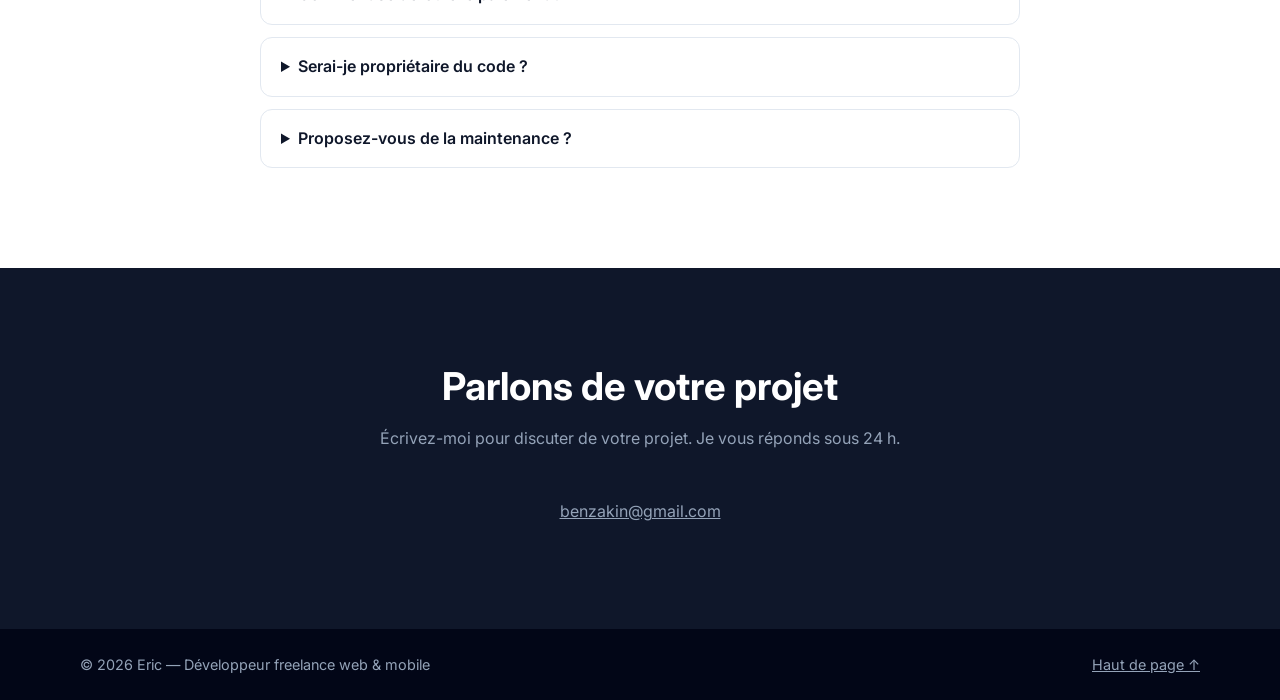
==== commit ddf44143: "Remove contact form Co-authored-by: Copilot <223556219+Copilot@users.noreply.github.com>" ====
--- a/index.html
+++ b/index.html
@@ -203,25 +203,8 @@
     <section id="contact" class="section contact">
       <div class="container narrow">
         <h2>Parlons de votre projet</h2>
-        <p class="sub">Décrivez votre besoin, je vous réponds sous 24 h avec une première estimation.</p>
-        <form id="contact-form" novalidate>
-          <div class="row">
-            <label>Nom<input name="name" required autocomplete="name"></label>
-            <label>Email<input name="email" type="email" required autocomplete="email"></label>
-          </div>
-          <label>Type de projet
-            <select name="type">
-              <option>Site web</option>
-              <option>Application mobile</option>
-              <option>Application web / SaaS</option>
-              <option>Autre</option>
-            </select>
-          </label>
-          <label>Message<textarea name="message" rows="5" required></textarea></label>
-          <button class="btn" type="submit">Envoyer ma demande</button>
-          <p class="form-msg" role="status"></p>
-        </form>
-        <p class="alt-contact">Ou écrivez-moi directement : <a href="mailto:benzakin@gmail.com">benzakin@gmail.com</a></p>
+        <p class="sub">Écrivez-moi pour discuter de votre projet. Je vous réponds sous 24 h.</p>
+        <p class="alt-contact"><a href="mailto:benzakin@gmail.com">benzakin@gmail.com</a></p>
       </div>
     </section>
   </main>
--- a/styles.css
+++ b/styles.css
@@ -137,16 +137,6 @@
 /* Contact */
 .contact { background: var(--dark); color: #fff; }
 .contact .sub { color: #94a3b8; }
-form { display: grid; gap: 16px; }
-.row { display: grid; grid-template-columns: 1fr 1fr; gap: 16px; }
-label { display: grid; gap: 6px; font-weight: 500; font-size: .9rem; }
-input, select, textarea {
-  font: inherit; padding: 12px 14px; border-radius: 10px; border: 1px solid #334155;
-  background: #1e293b; color: #fff;
-}
-input:focus, select:focus, textarea:focus { outline: 2px solid var(--primary); border-color: transparent; }
-.form-msg { margin: 0; min-height: 1.4em; color: #86efac; }
-.form-msg.error { color: #fca5a5; }
 .alt-contact { text-align: center; color: #94a3b8; margin-top: 24px; }
 
 .footer { background: #020617; color: #94a3b8; padding: 24px 0; font-size: .9rem; }
@@ -163,5 +153,4 @@
     border-bottom: 1px solid var(--border); display: none;
   }
   .menu.open { display: flex; }
-  .row { grid-template-columns: 1fr; }
 }
